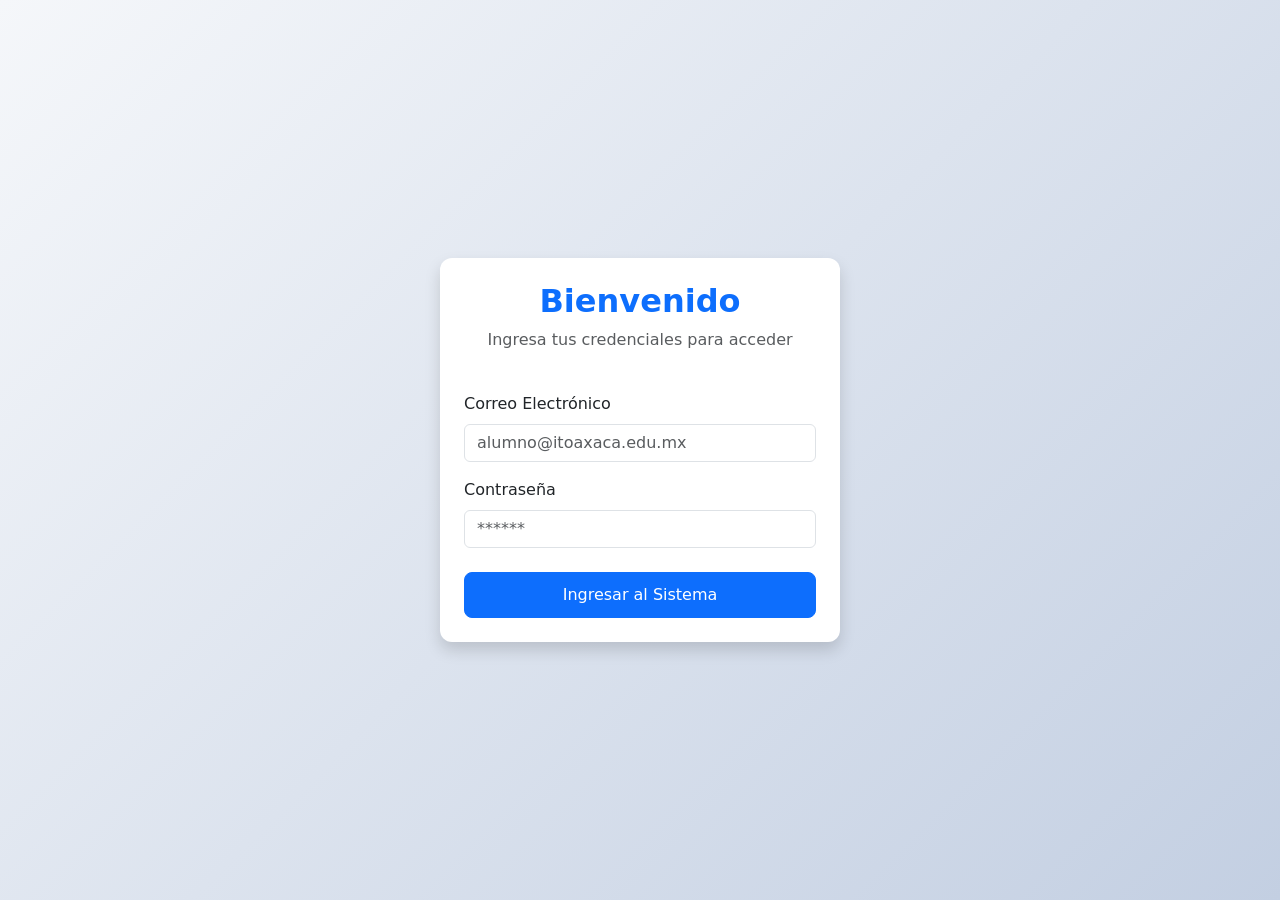
==== login.html @ b4aaef76 "Diseño de la pantalla de login usando bootstrap" ====
<!DOCTYPE html>
<html lang="es">
<head>
    <meta charset="UTF-8">
    <meta name="viewport" content="width=device-width, initial-scale=1.0">
    <title>Inicio de sesion</title>
    <link href="https://cdn.jsdelivr.net/npm/bootstrap@5.3.0/dist/css/bootstrap.min.css" rel="stylesheet">
    <link rel="stylesheet" href="css/login.css">
</head>
<body>
    <div class="container d-flex justify-content-center align-items-center vh-100">
        <div class="card shadow p-4 login-card">
            <div class="text-center mb-4">
                <h2 class="fw-bold text-primary">Bienvenido</h2>
                <p class="text-muted">Ingresa tus credenciales para acceder</p>
            </div>
            
            <form id="loginForm">
                <div class="mb-3">
                    <label for="correo" class="form-label">Correo Electrónico</label>
                    <input type="email" class="form-control" id="correo" placeholder="alumno@itoaxaca.edu.mx" required>
                </div>
                <div class="mb-4">
                    <label for="password" class="form-label">Contraseña</label>
                    <input type="password" class="form-control" id="password" placeholder="******" required>
                </div>
                <button type="submit" class="btn btn-primary w-100">Ingresar al Sistema</button>
            </form>
        </div>
    </div>
    <script src="js/login.js"></script>
</body>
</html>
---- css/login.css ----
body {
    background: linear-gradient(135deg, #f5f7fa 0%, #c3cfe2 100%);
}

.login-card {
    width: 100%;
    max-width: 400px; 
    border: none;
    border-radius: 12px;
    background-color: white;
}

.btn-primary {
    padding: 10px;
    border-radius: 8px;
}
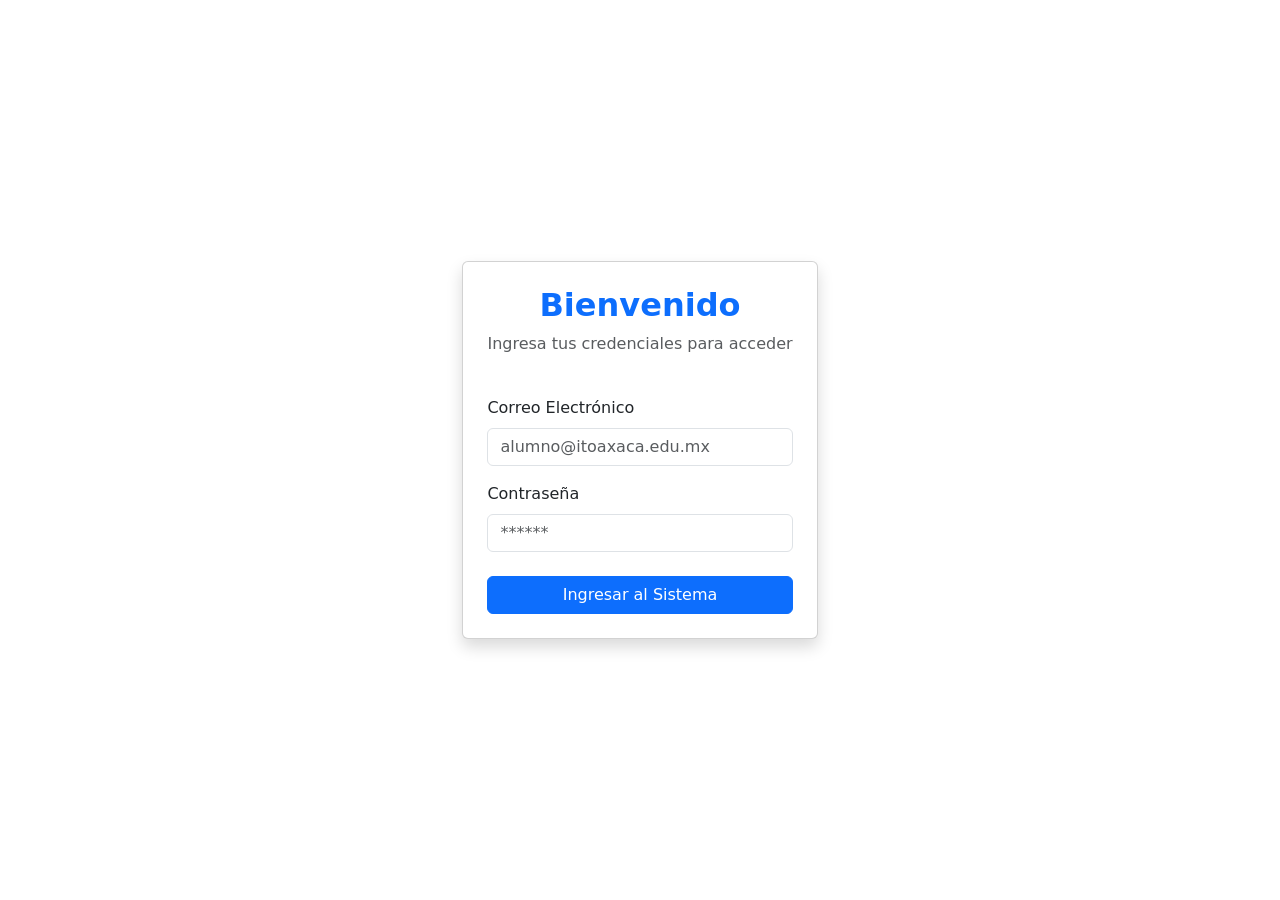
==== commit 4c0322e4: "v" ====
--- a/login.html
+++ b/login.html
@@ -5,7 +5,7 @@
     <meta name="viewport" content="width=device-width, initial-scale=1.0">
     <title>Inicio de sesion</title>
     <link href="https://cdn.jsdelivr.net/npm/bootstrap@5.3.0/dist/css/bootstrap.min.css" rel="stylesheet">
-    <link rel="stylesheet" href="css/login.css">
+    <link rel="styleskheet" href="css/login.css">
 </head>
 <body>
     <div class="container d-flex justify-content-center align-items-center vh-100">
@@ -28,6 +28,7 @@
             </form>
         </div>
     </div>
+    <script src="js/utileria.js"></script>
     <script src="js/login.js"></script>
 </body>
 </html>
